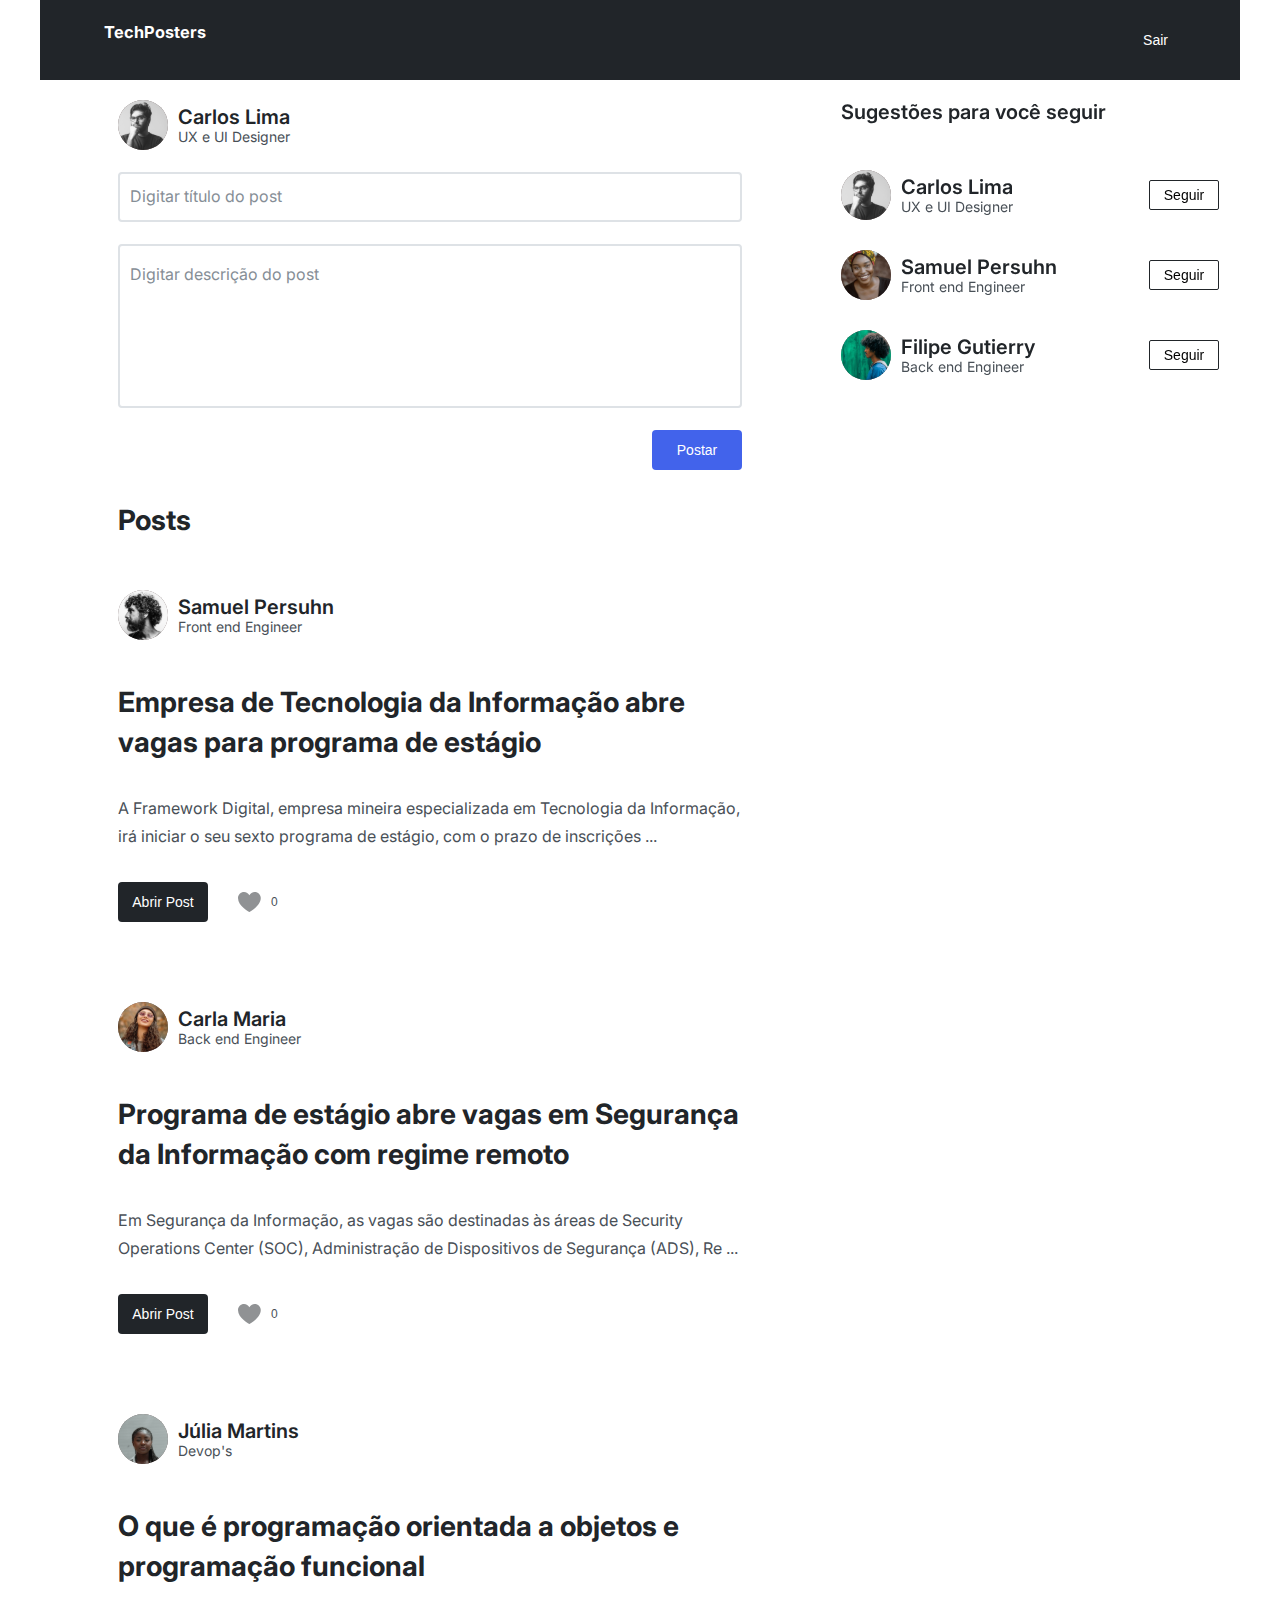
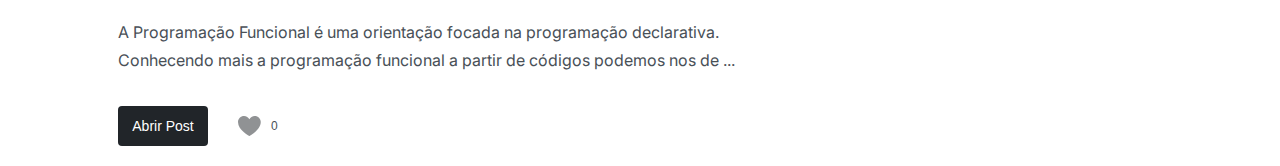
==== index.html @ 875d1a48 "reorganizando o arquivo index" ====
<!DOCTYPE html>
<html lang="pt-br">
  <head>
    <meta charset="UTF-8" />
    <meta http-equiv="X-UA-Compatible" content="IE=edge" />
    <meta name="viewport" content="width=device-width, initial-scale=1.0" />
    
    <link rel="stylesheet" href="./styles/dimensions.css">
    <link rel="stylesheet" href="./styles/fonts.css">
    <link rel="stylesheet" href="./styles/colors.css">
    <link rel="stylesheet" href="./styles/inputs.css">
    <link rel="stylesheet" href="./styles/buttons.css">
    <link rel="stylesheet" href="./styles/cards.css">
    <link rel="stylesheet" href="./styles/modals.css">
    <link rel="stylesheet" href="./styles/navbar.css">
    <link rel="stylesheet" href="./pages/home/style.css" />
    <link rel="stylesheet" href="../../styles/display.css">
    <link rel="stylesheet" href="./styles/globalStyles.css">

    <title>TechPosters - Home</title>
  </head>
  <body>
    
    <div class="container">
      <header>
      
        <nav class="navbar">
         
          <div class="navbar-items font-text2 flex justify-between">
            <h3>TechPosters</h3>
            <a href="#"><button class="navbar-option font-text2 bg-color-transparent">Sair</button></a>
          </div>
          
        </nav>
      
      </header>
  
      <main class="section-principal">
        
        
        <section class="new-post flex flex-col" id="new-post">
          
          <div class="card-profile-box-internal-left flex items-center">
            <img src="../../assets/img/user3.svg" alt="">
            <div class="card-profile-box-internal-left-internal flex flex-col items-start">
              <h3 class="font-title2 txt-color-grey-1">Carlos Lima</h3>
              <p class="font-text2 txt-color-grey-2">UX e UI Designer</p>
            </div>
          </div>
  
          <input type="text" name="" id="" class="input-all border-radius-1 font-text1" placeholder="Digitar título do post">
  
          <textarea name="" id="" cols="30" rows="5" class="textarea-new-post border-radius-1 font-text1" placeholder="Digitar descrição do post"></textarea>
  
         <div class="container-button-post flex justify-end">
          <button class="width-btn-small width-btn-medium border-none border-radius-1 bg-color-primary txt-color-white-fixed font-text2 btn-primary">Postar</button>
         </div>
  
  
        </section>
  
        <section class="asside-follower-suggestion">
          
          <div class="follower-suggestion">
                
            <div class="card-profile-title">
              <h3 class="font-title2 txt-color-grey-1">Sugestões para você seguir</h3>
            </div>
  
            <div class="container-card-profile" id="container-card-profile">
                <!-- Criado via DOM -->
            </div>
  
          </div>
          
        </section>
  
        <section class="posts">
          
  
          <div class="card-post-title">
            <h2 class="font-title1 txt-color-grey-1">Posts</h2>
          </div>
  
          <ul class="list-posts" id="list-posts">
  
            <!-- Criado via DOM -->
        
          </ul>
  
        </section>
  
     
      </main>
    </div>
  

    <div class="modal-wrapper  items-start justify-center" >
      <!-- Criado via DOM -->
    </div>



  </body>
  <script src="/script/database/users.js"></script>
  <script src="/script/database/posts.js"></script>
  <script src="/script/database/sugestUsers.js"></script>
  <script src="./pages/home/index.js"></script>
</html>
---- styles/dimensions.css ----
.width-screen-full{
    width: 100%;
}

.width-btn-small{
    width: 70px;
}

.width-btn-medium{
    width: 90px;
}

.width-btn-large{
    width: 110px;
}


.width-btn-small{
    height: 30px;
}

.width-btn-medium{
    height: 40px;
}

.width-btn-large{
    height: 50px;
}


.border-none{
    border: none;
}

.border-radius-1{
border-radius: var(--radius-1);
}

.border-radius-2{
    border-radius: var(--radius-2);
}

.border-slin-color-grey1{
    border: 1px solid var(--color-grey-1);
}
---- styles/fonts.css ----
.font-title1{
    font-weight: 700;
    font-size: 28px;
    line-height: 40px;
}

.font-title2{
    font-weight: 600;
    font-size: 20px;
    line-height: 24px;
}

.font-text1{
    font-weight: 400;
    font-size: 16px;
    line-height: 28px;
}

.font-text2{
    font-weight: 400;
    font-size: 14px;
    line-height: 16px;
}

.font-text3{
    font-weight: 400;
    font-size: 12px;
    line-height: 16px;
}
---- styles/colors.css ----
.bg-color-transparent{
    background-color: transparent;
}
.bg-color-primary{
background-color: var(--color-primary);
}

.bg-color-secondary{
    background-color: var(--color-secondary);
}

.bg-color-white-fixed{
    background-color: var(--color-white-fixed);
}

.bg-color-color-grey-opacity-1{
    background-color: var(--color-grey-opacity-1);
}

.bg-color-grey-0{
 background-color: var(--color-grey-0);
}

.bg-color-grey-1{
    background-color: var(--color-grey-1);
}

.bg-color-grey-2{
    background-color: var(--color-grey-2);
}

.bg-color-grey-3{
    background-color: var(--color-grey-3);
}

.bg-color-grey-4{
    background-color: var(--color-grey-4);
}

.bg-color-grey-5{
    background-color: var(--color-grey-5);
}



.txt-color-primary{
    color: var(--color-primary);
}

.txt-color-grey-0{
    color: var(--color-grey-0);
}

.txt-color-grey-1{
    color: var(--color-grey-1);
}

.txt-color-grey-2{
    color: var(--color-grey-2);
}

.txt-color-grey-3{
    color: var(--color-grey-2);
}


.txt-color-white-fixed{
    color: var(--color-white-fixed);
}
---- styles/inputs.css ----
.input-all{
    width: 100%;
    height: 50px;
    padding-left: 10px;
    outline: none;
    border: 2px solid var(--color-grey-4);
}

.input-all::placeholder{
    color: var(--color-grey-3);
    font-weight: 400;
    font-size: 16px;
    line-height: 16px;
    font-family: var(--font-family-1);
}

.textarea-new-post{
    resize: none;
    outline: none;
    padding: 20px 30px 0px 10px ;
    font-family: var(--font-family-1);
    border: 2px solid var(--color-grey-4);
}

.textarea-new-post::placeholder{
    color: var(--color-grey-3);
    font-weight: 400;
    font-size: 16px;
    line-height: 16px;
    font-family: var(--font-family-1);
}
---- styles/buttons.css ----
.btn-primary:hover{
    background-color: var(--color-secondary);
    cursor: pointer;
}

.btn-outline-medium:hover{
    background-color: #EDF2FF;
    cursor: pointer;
    color: var(--color-primary);
    border: 1px solid var(--color-primary) ;
}

.btn-grey1:hover{
    background-color: var(--color-grey-0);
    cursor: pointer;
    
}

.btn-modal-close {
    width: 40px;
    height: 40px;
    background-color: var(--color-grey-5);
    border-color: transparent;
    border-radius: 100%;
    color: var(--color-grey-3);
    font-size: 20px;
    cursor: pointer;
    position: absolute;
    right: 15px;
    top: 10px;
  }

  .btn-modal-close:hover{
    background-color: var(--color-grey-4);
    color: var(--color-grey-2);
  }

.btn-like{
    background-color: transparent;
    border: none;
    cursor: pointer;
    display: flex;
    align-items: center;
    gap:10px;
    
}
---- styles/cards.css ----
.card-profile-title{
    width: 100%;
    height: 40px; 
}

.card-profile{
    width: 100%;
    height: 70px;
    gap: 10px;
}


.card-profile-box-internal-left{
    width: 75%;
    gap: 10px;
}
.card-profile-box-internal-right{
    width: 25%;
}

.card-profile-box-internal-left > img{
    width: 50px;
    height: 50px;
}

.card-post-title{
    width: 100%;
    height: 40px; 
}

.card-post{
    width: 100%;
    gap: 32px;
    margin-bottom: 20px;
}

    .card-post-container-buttons{
        width: 100%;
        gap: 30px;
    }
    

/* ------------------------------------------------------------ */
---- styles/modals.css ----
.modal-wrapper {
    position: fixed;
    top: 0;
    left: 0;
    width: 100%;
    height: 100%;
    background-color: rgba(0, 0, 0, 0.5);
    display: none;

  }
  
  .modal {
    margin-top: 100px;
    background-color: #ffffff;
    width: 700px;
    max-width: 90%;
    max-height: 80%;
    border-radius: var(--radius-1);
    display: flex;
    flex-direction: column;
    padding: 40px 24px;
    position: relative;
    overflow-y: auto;
  }
  
  .modal-header {
    padding: 16px 8px;
    
  }
    
  .modal-body {
    padding: 16px 8px;
    gap: 30px;
    
  }
  
  .show-modal {
    display: flex;
  }
  
  .show-modal .modal {
    animation: animateModal 1s;
  }
  
  @keyframes animateModal {
    0% {
      transform: translateY(-50%);
      opacity: 0;
    }
  
    100% {
      transform: translateY(0);
      opacity: 1;
    }
  }
---- styles/navbar.css ----
.navbar{
    width: 1200px;
    max-width: 100%;
    color: var(--color-white-fixed);
    background-color: var(--color-grey-1);
    padding: 24px 0;
    position: fixed;
}

.navbar-items{
    padding: 0px 64px;
}

.navbar-option{
    color: var(--color-white-fixed);
    height: 32px;
    padding: 8px;
    border: none;
    border-radius: var(--radius-1);
    text-decoration: none;
    cursor: pointer;
}

.navbar-option:hover, .navbar-option.actived{
    background-color: var(--color-grey-2);
}
---- pages/home/style.css ----
.section-principal{
    padding-top: 100px;
    display: grid;
    grid-template-columns: 65% 35% ;
    grid-template-areas: 
    "box1 box2 "
    "box3 box2 ";
}

.new-post{
    grid-area: box1;
    width: 80%;
    height: 400px;
    margin: 0 auto;
    gap: 22px;
}

.asside-follower-suggestion{
    grid-area: box2; 
}


.follower-suggestion{
    width: 90%;
    position: sticky;
    top: 100px;
    margin: 0 auto;
    display: flex;
    flex-direction: column;
    gap: 20px;
}

.container-card-profile{
    display: flex;
    flex-direction: column;
    gap: 10px;
}

.posts{
    grid-area: box3;
    width: 80%;
    margin: 0 auto;
    display: flex;
    flex-direction: column;
    gap: 40px;
}

.list-posts{
    display: flex;
    flex-direction: column;
    gap: 50px;
}


/* ------------------------------------------------------------ */
    
    @media(max-width: 900px){
        .section-principal{
            display: grid;
            grid-template-columns: 100%;
            grid-template-areas: 
            "box1 "
            "box2 "
            "box3";
            }

            .follower-suggestion{
                margin: none;
                width: 80%;
                height: 200px;
                position: static;
            }    

            .container-card-profile{
                width: 100%;
                flex-direction: row;
                gap: 40px;
                overflow-x: auto;
                height: 110px;
            }
            
            /* ---------------------------- */
            .card-profile{
      
                display: flex;
                flex-direction: column;
            }
            .card-profile-box-internal-left{
                width: 230px;
               
            }

            /* ------------------------------------- */
            .modal{
                margin-top: 50px;
            }

      }
---- styles/display.css ----
.flex {
    display: flex;
  }
  
  .items-center {
    align-items: center;
  }
  
  .items-start {
    align-items: flex-start;
  }
  
  .items-end {
    align-items: flex-end;
  }
  
  .justify-center {
    justify-content: center;
  }
  
  .justify-between {
    justify-content: space-between;
  }
  
  .justify-around {
    justify-content: space-around;
  }
  
  .justify-end {
    justify-content: flex-end;
  }
  
  .flex-col {
    flex-direction: column;
  }
  
  .wrap {
    flex-wrap: wrap;
  }
---- styles/globalStyles.css ----
@import url('https://fonts.googleapis.com/css2?family=Inter:wght@400;500;600;700&display=swap');

* {
    margin: 0;
    padding: 0;
    box-sizing: border-box;
}

:root{
    --color-grey-0: #0A0C0D;
    --color-grey-1: #212529;
    --color-grey-2: #495057;
    --color-grey-3: #868e96;
    --color-grey-4: #DEE2E6;
    --color-grey-5: #F8F9FA;
    --color-white-fixed: #ffffff;
    --color-grey-opacity-1: rgba(33,37,41,0.5);
    --color-primary: #4263EB;
    --color-secondary: #364FC7;
    --radius-1:4px;
    --radius-2: 2px;
    --font-family-1: "Inter", sans-serif;
}

body{
    font-family: var(--font-family-1);
}

.container{
    width: 1200px;
    max-width: 100%;
    margin: 0 auto;
}

ul{
    list-style: none;
}
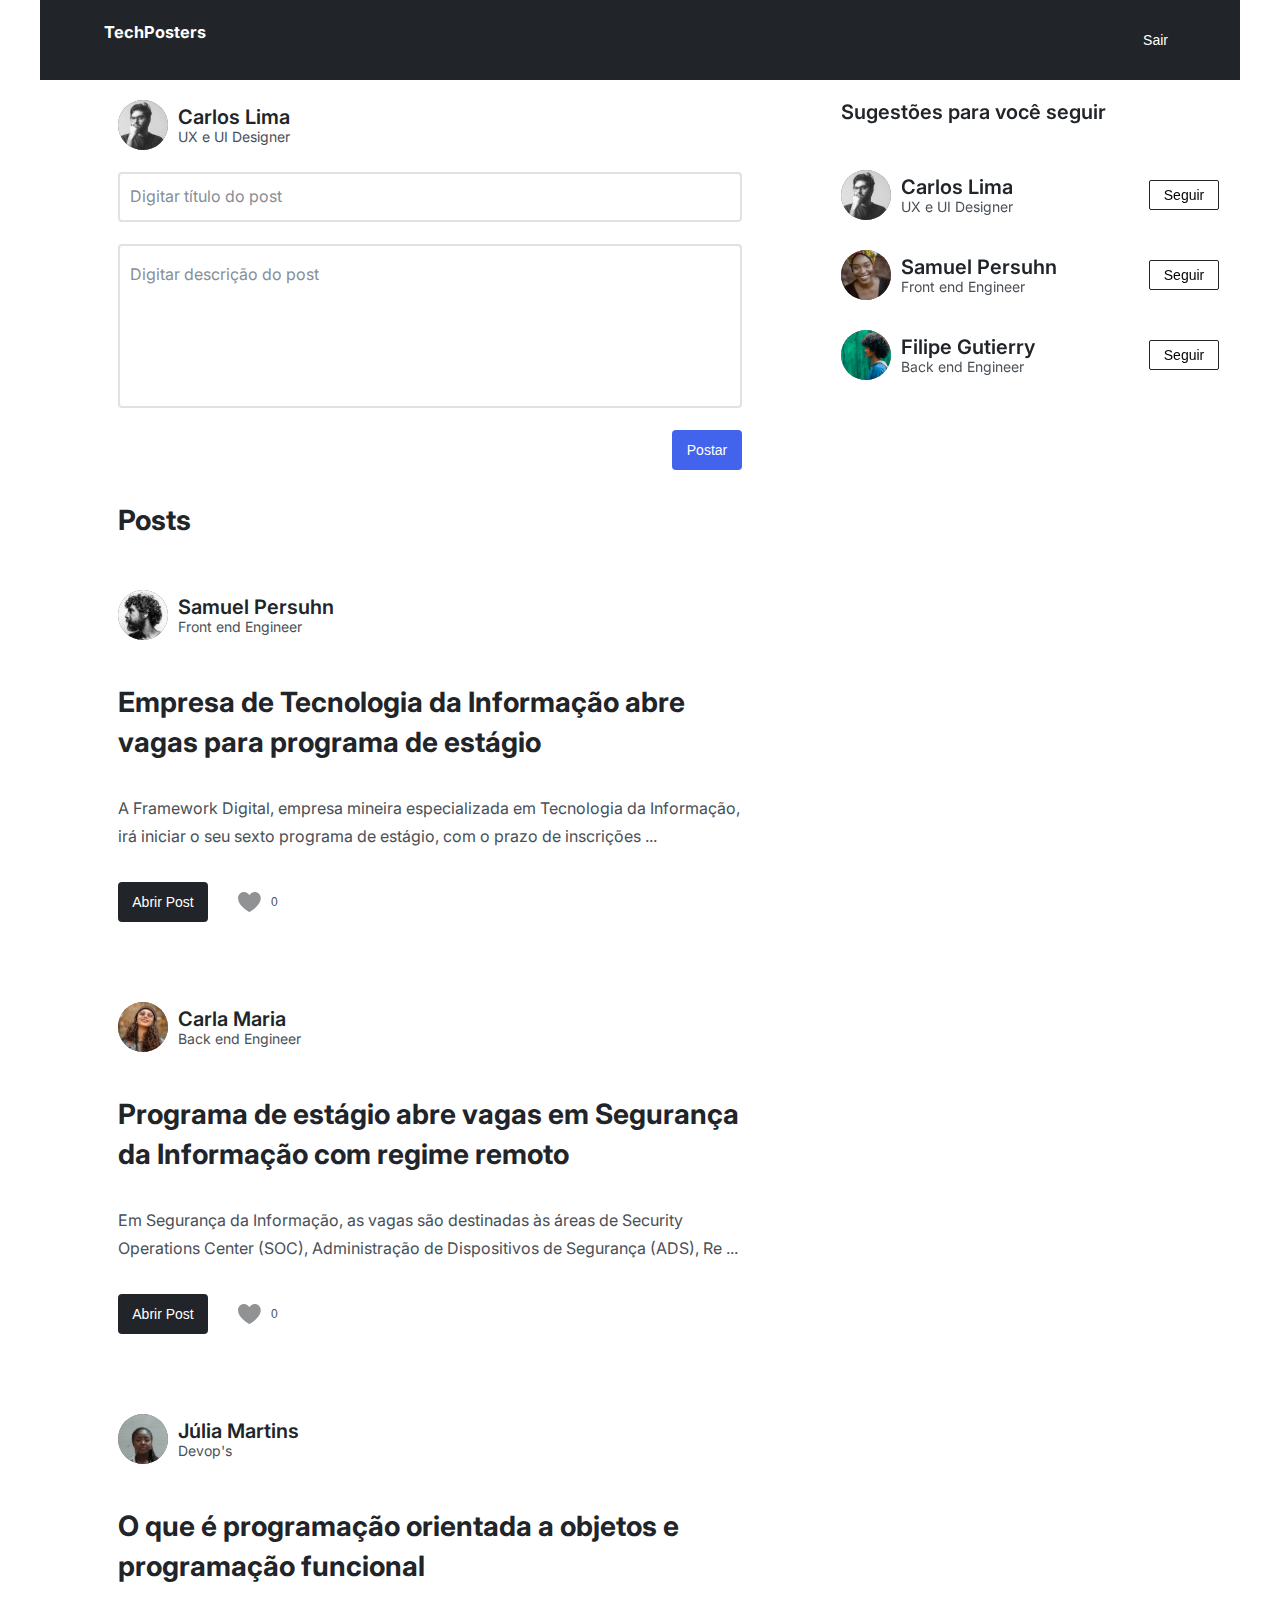
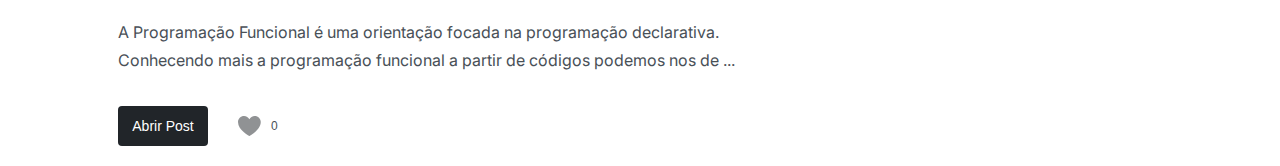
==== commit 523a577d: "coreçção de bug de classes" ====
--- a/index.html
+++ b/index.html
@@ -5,17 +5,18 @@
     <meta http-equiv="X-UA-Compatible" content="IE=edge" />
     <meta name="viewport" content="width=device-width, initial-scale=1.0" />
     
-    <link rel="stylesheet" href="./styles/dimensions.css">
-    <link rel="stylesheet" href="./styles/fonts.css">
-    <link rel="stylesheet" href="./styles/colors.css">
-    <link rel="stylesheet" href="./styles/inputs.css">
-    <link rel="stylesheet" href="./styles/buttons.css">
-    <link rel="stylesheet" href="./styles/cards.css">
-    <link rel="stylesheet" href="./styles/modals.css">
-    <link rel="stylesheet" href="./styles/navbar.css">
-    <link rel="stylesheet" href="./pages/home/style.css" />
-    <link rel="stylesheet" href="../../styles/display.css">
-    <link rel="stylesheet" href="./styles/globalStyles.css">
+  
+    <link rel="stylesheet" href="styles/dimensions.css">
+    <link rel="stylesheet" href="styles/fonts.css">
+    <link rel="stylesheet" href="styles/colors.css">
+    <link rel="stylesheet" href="styles/inputs.css">
+    <link rel="stylesheet" href="styles/buttons.css">
+    <link rel="stylesheet" href="styles/cards.css">
+    <link rel="stylesheet" href="styles/modals.css">
+    <link rel="stylesheet" href="styles/navbar.css">
+    <link rel="stylesheet" href="pages/home/style.css" />
+    <link rel="stylesheet" href="styles/display.css">
+    <link rel="stylesheet" href="styles/globalStyles.css">
 
     <title>TechPosters - Home</title>
   </head>
@@ -41,7 +42,7 @@
         <section class="new-post flex flex-col" id="new-post">
           
           <div class="card-profile-box-internal-left flex items-center">
-            <img src="../../assets/img/user3.svg" alt="">
+            <img src="assets/img/user3.svg" alt="">
             <div class="card-profile-box-internal-left-internal flex flex-col items-start">
               <h3 class="font-title2 txt-color-grey-1">Carlos Lima</h3>
               <p class="font-text2 txt-color-grey-2">UX e UI Designer</p>
@@ -53,7 +54,7 @@
           <textarea name="" id="" cols="30" rows="5" class="textarea-new-post border-radius-1 font-text1" placeholder="Digitar descrição do post"></textarea>
   
          <div class="container-button-post flex justify-end">
-          <button class="width-btn-small width-btn-medium border-none border-radius-1 bg-color-primary txt-color-white-fixed font-text2 btn-primary">Postar</button>
+          <button class="width-btn-small height-btn-medium border-none border-radius-1 bg-color-primary txt-color-white-fixed font-text2 btn-primary">Postar</button>
          </div>
   
   
@@ -102,8 +103,8 @@
 
 
   </body>
-  <script src="/script/database/users.js"></script>
-  <script src="/script/database/posts.js"></script>
-  <script src="/script/database/sugestUsers.js"></script>
-  <script src="./pages/home/index.js"></script>
+  <script src="script/database/users.js"></script>
+  <script src="script/database/posts.js"></script>
+  <script src="script/database/sugestUsers.js"></script>
+  <script src="pages/home/index.js"></script>
 </html>
--- a/styles/dimensions.css
+++ b/styles/dimensions.css
@@ -15,15 +15,15 @@
 }
 
 
-.width-btn-small{
+.height-btn-small{
     height: 30px;
 }
 
-.width-btn-medium{
+.height-btn-medium{
     height: 40px;
 }
 
-.width-btn-large{
+.height-btn-large{
     height: 50px;
 }
 
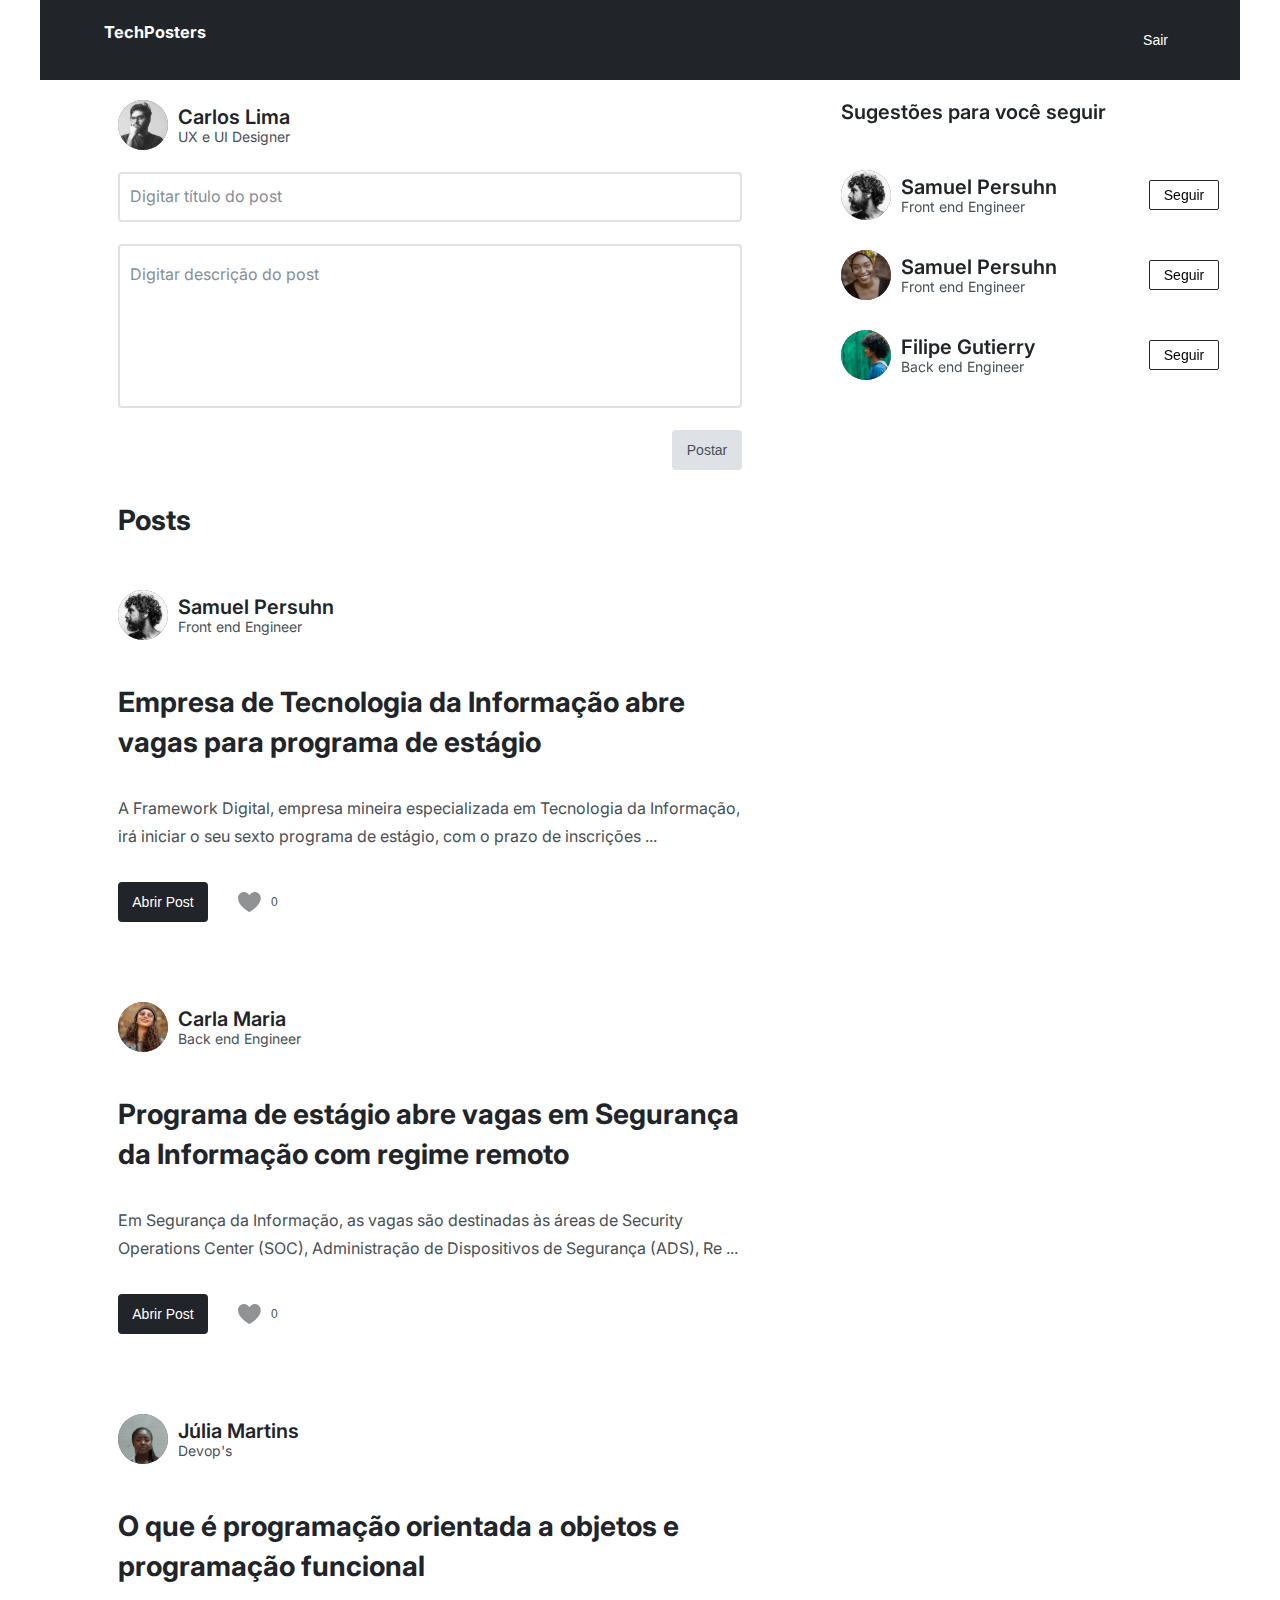
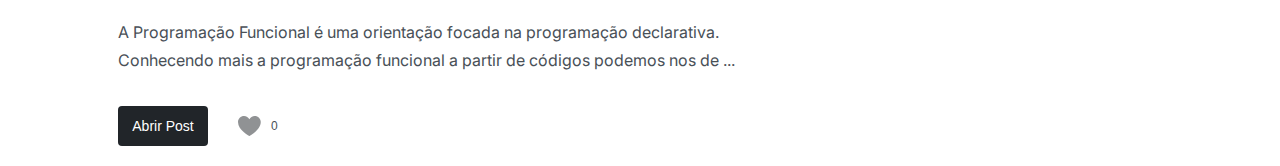
==== commit 2987d5a7: "correção do style do btn-new-post" ====
--- a/index.html
+++ b/index.html
@@ -54,7 +54,7 @@
           <textarea name="" id="" cols="30" rows="5" class="textarea-new-post border-radius-1 font-text1" placeholder="Digitar descrição do post"></textarea>
   
          <div class="container-button-post flex justify-end">
-          <button class="width-btn-small height-btn-medium border-none border-radius-1 bg-color-primary txt-color-white-fixed font-text2 btn-primary">Postar</button>
+          <button class="width-btn-small height-btn-medium border-none border-radius-1 bg-color-grey-4 txt-color-grey-3 font-text2 btn-primary" id="btn-new-post">Postar</button>
          </div>
   
   
--- a/styles/buttons.css
+++ b/styles/buttons.css
@@ -1,13 +1,19 @@
 .btn-primary:hover{
-    background-color: var(--color-secondary);
+    background-color: var(--color-primary);
+    color: var(--color-white-fixed);
     cursor: pointer;
 }
+
 
 .btn-outline-medium:hover{
     background-color: #EDF2FF;
     cursor: pointer;
     color: var(--color-primary);
     border: 1px solid var(--color-primary) ;
+}
+
+.btn-follow:hover{
+    cursor: pointer;
 }
 
 .btn-grey1:hover{
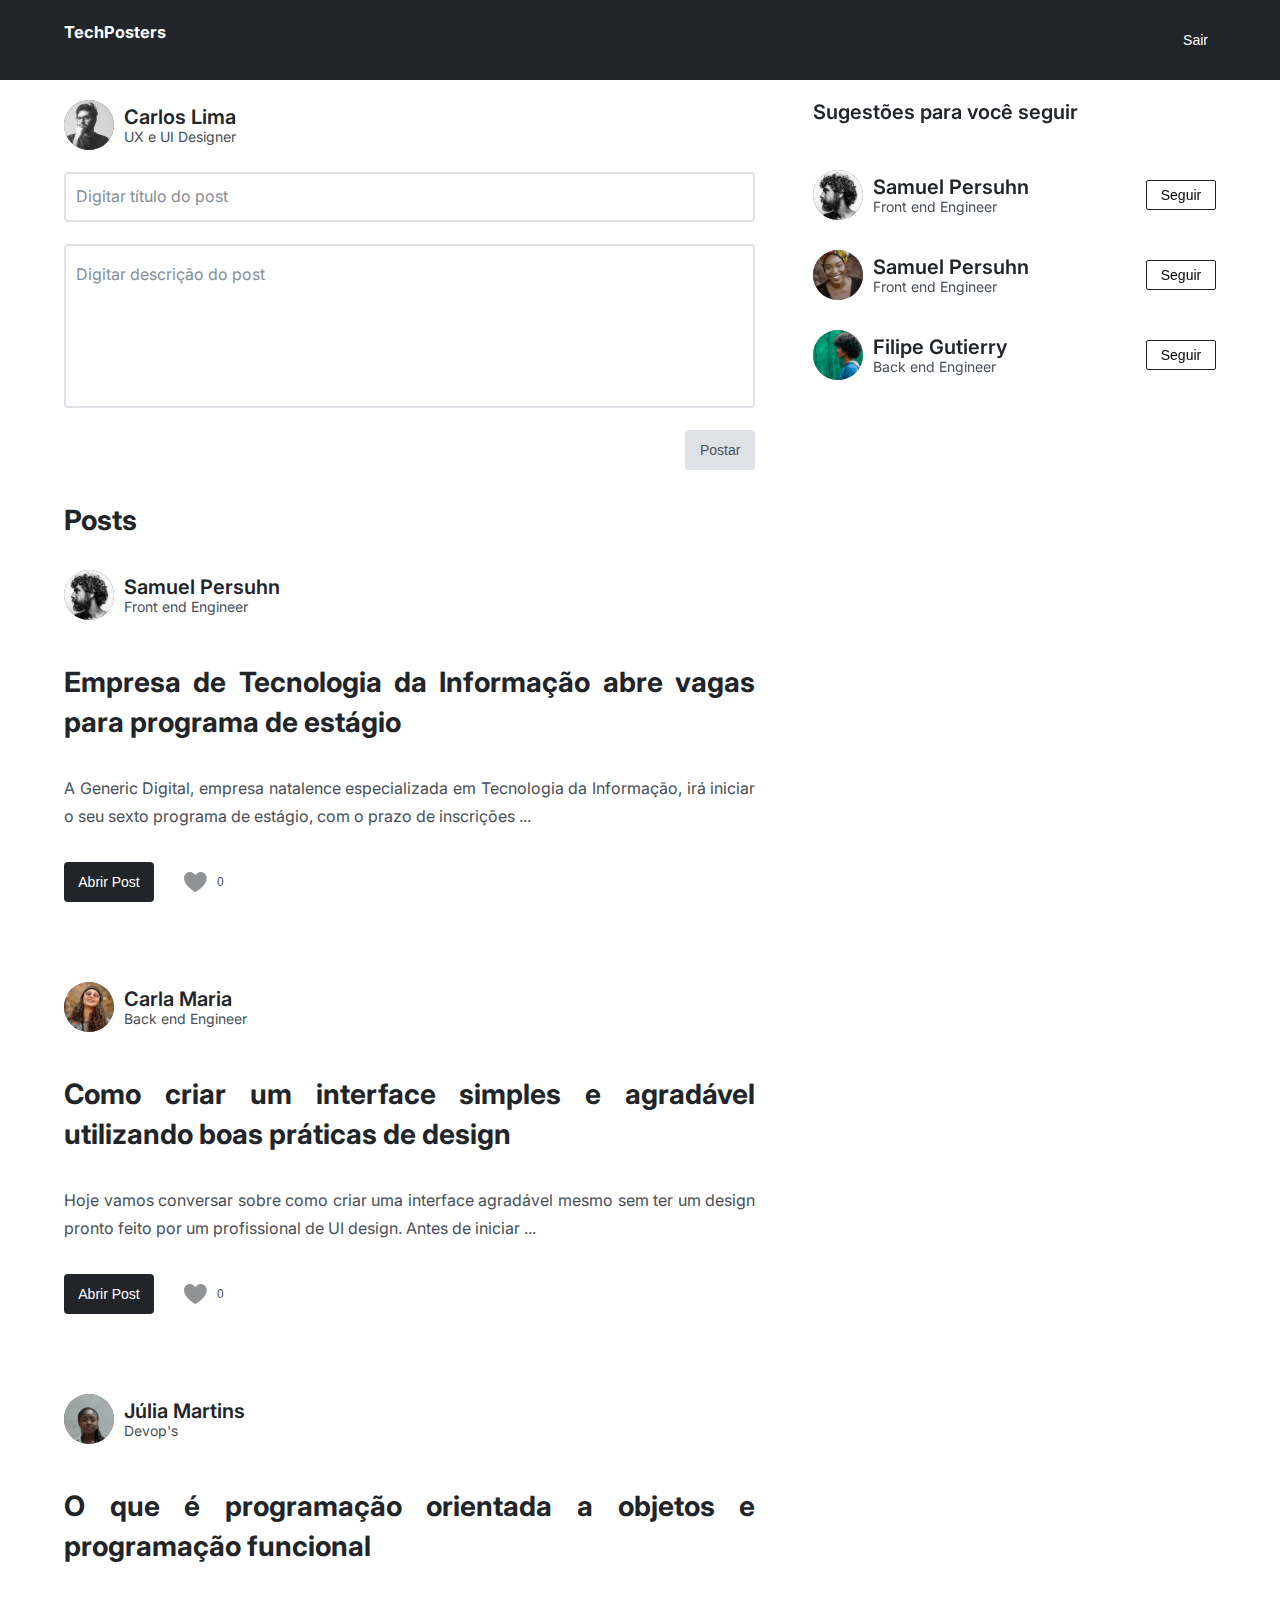
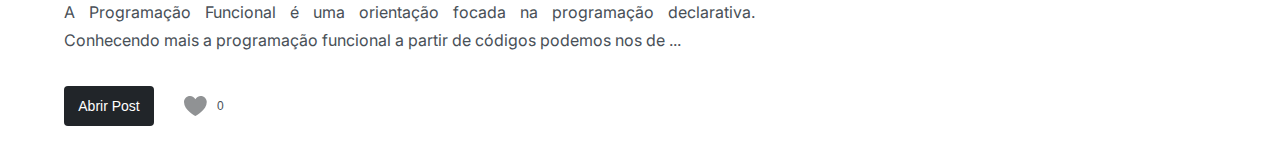
==== commit 17416f10: "Correções rública" ====
--- a/index.html
+++ b/index.html
@@ -27,7 +27,7 @@
       
         <nav class="navbar">
          
-          <div class="navbar-items font-text2 flex justify-between">
+          <div class="navbar-items font-text2 flex justify-between txt-color-white-fixed">
             <h3>TechPosters</h3>
             <a href="#"><button class="navbar-option font-text2 bg-color-transparent">Sair</button></a>
           </div>
@@ -44,14 +44,14 @@
           <div class="card-profile-box-internal-left flex items-center">
             <img src="assets/img/user3.svg" alt="">
             <div class="card-profile-box-internal-left-internal flex flex-col items-start">
-              <h3 class="font-title2 txt-color-grey-1">Carlos Lima</h3>
-              <p class="font-text2 txt-color-grey-2">UX e UI Designer</p>
+              <h3 class="font-title2 txt-color-grey-1" id="user-connected">Carlos Lima</h3>
+              <p class="font-text2 txt-color-grey-2" id="user-stack">UX e UI Designer</p>
             </div>
           </div>
   
-          <input type="text" name="" id="" class="input-all border-radius-1 font-text1" placeholder="Digitar título do post">
+          <input type="text" name="" id="title-new-post" class="input-all border-radius-1 font-text1" placeholder="Digitar título do post">
   
-          <textarea name="" id="" cols="30" rows="5" class="textarea-new-post border-radius-1 font-text1" placeholder="Digitar descrição do post"></textarea>
+          <textarea name="" id="text-new-post" cols="30" rows="5" class="textarea-new-post border-radius-1 font-text1" placeholder="Digitar descrição do post"></textarea>
   
          <div class="container-button-post flex justify-end">
           <button class="width-btn-small height-btn-medium border-none border-radius-1 bg-color-grey-4 txt-color-grey-3 font-text2 btn-primary" id="btn-new-post">Postar</button>
--- a/styles/fonts.css
+++ b/styles/fonts.css
@@ -20,10 +20,15 @@
     font-weight: 400;
     font-size: 14px;
     line-height: 16px;
+    
 }
 
 .font-text3{
     font-weight: 400;
     font-size: 12px;
     line-height: 16px;
+}
+
+.text-align-justify{
+    text-align: justify;
 }--- a/styles/navbar.css
+++ b/styles/navbar.css
@@ -1,14 +1,15 @@
 .navbar{
-    width: 1200px;
-    max-width: 100%;
+    width: 100%;
     color: var(--color-white-fixed);
     background-color: var(--color-grey-1);
     padding: 24px 0;
     position: fixed;
+    padding-left: 5%;
+    padding-right: 5%;
 }
 
 .navbar-items{
-    padding: 0px 64px;
+    /* padding: 0px 64px; */
 }
 
 .navbar-option{
--- a/pages/home/style.css
+++ b/pages/home/style.css
@@ -1,15 +1,18 @@
 .section-principal{
     padding-top: 100px;
     display: grid;
-    grid-template-columns: 65% 35% ;
+    grid-template-columns: 60% 35% ;
     grid-template-areas: 
     "box1 box2 "
     "box3 box2 ";
+    padding-left: 5%;
+    padding-right: 5%;
+    grid-column-gap:5%
 }
 
 .new-post{
     grid-area: box1;
-    width: 80%;
+    width: 100%;
     height: 400px;
     margin: 0 auto;
     gap: 22px;
@@ -21,7 +24,7 @@
 
 
 .follower-suggestion{
-    width: 90%;
+    width: 100%;
     position: sticky;
     top: 100px;
     margin: 0 auto;
@@ -38,11 +41,11 @@
 
 .posts{
     grid-area: box3;
-    width: 80%;
+    width: 100%;
     margin: 0 auto;
     display: flex;
     flex-direction: column;
-    gap: 40px;
+    gap: 20px;
 }
 
 .list-posts{
@@ -66,7 +69,7 @@
 
             .follower-suggestion{
                 margin: none;
-                width: 80%;
+                width: 100%;
                 height: 200px;
                 position: static;
             }    
--- a/styles/globalStyles.css
+++ b/styles/globalStyles.css
@@ -27,9 +27,10 @@
 }
 
 .container{
-    width: 1200px;
-    max-width: 100%;
-    margin: 0 auto;
+    /* width: 1200px;
+    max-width: 100%; */
+    /* margin: 0 auto; */
+    
 }
 
 ul{
